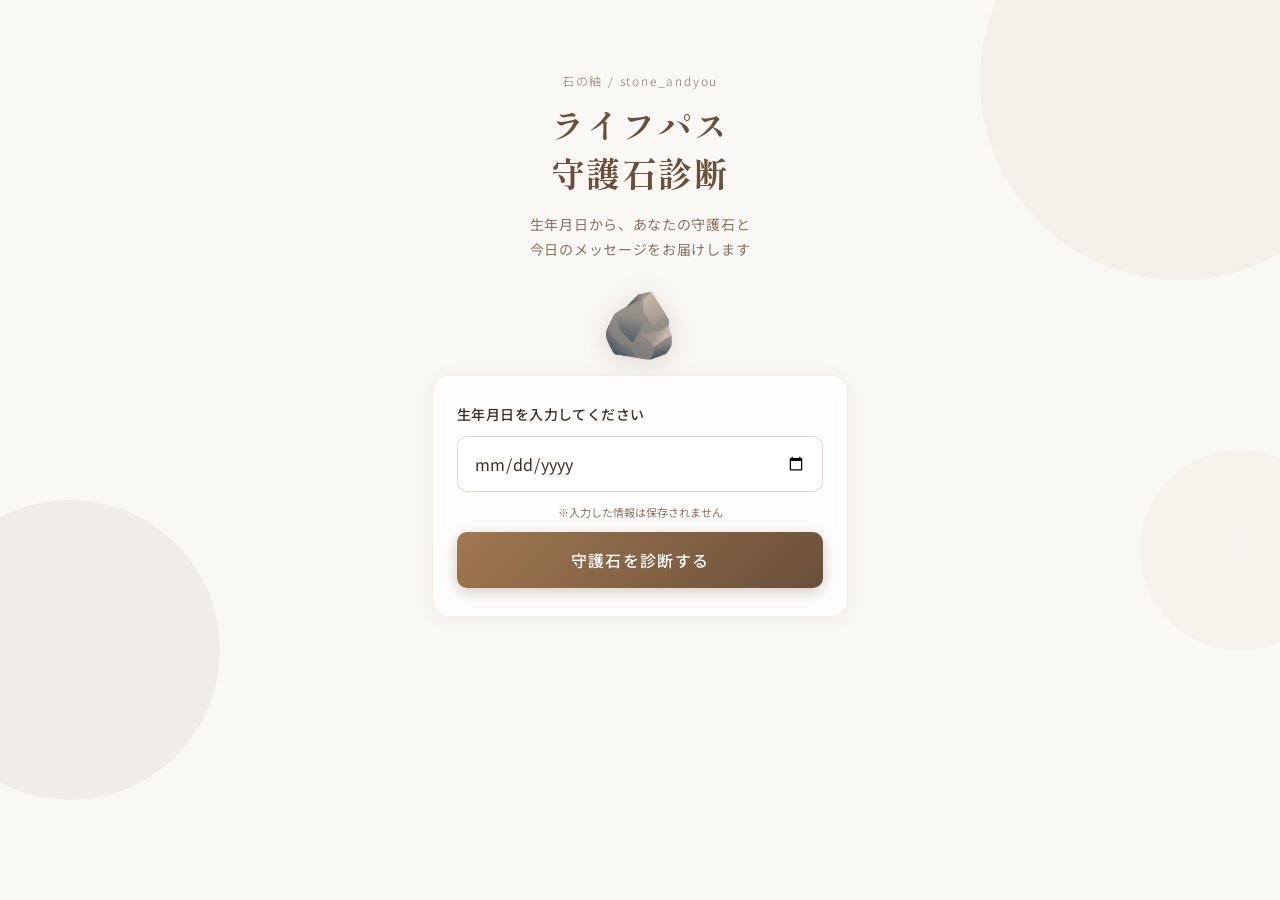
==== index.html @ ae40e4c3 "ライフパス守護石診断ページを追加 生年月日からライフパスナンバー(1〜9)を計算し、守護石・性格キーワード・ 今日のメッセージを表示するスマホ対応のWebページを実装。 結果画面からLINE公式アカウ" ====
<!DOCTYPE html>
<html lang="ja">
<head>
  <meta charset="UTF-8" />
  <meta name="viewport" content="width=device-width, initial-scale=1.0" />
  <title>ライフパス診断 | 石の紬</title>
  <meta name="description" content="生年月日から守護石とあなたへのメッセージを診断します。石の紬のライフパス診断。" />
  <link rel="preconnect" href="https://fonts.googleapis.com" />
  <link rel="preconnect" href="https://fonts.gstatic.com" crossorigin />
  <link href="https://fonts.googleapis.com/css2?family=Shippori+Mincho:wght@400;500;700&family=Noto+Sans+JP:wght@300;400;500&display=swap" rel="stylesheet" />
  <link rel="stylesheet" href="style.css" />
</head>
<body>
  <div class="bg-decoration">
    <div class="circle c1"></div>
    <div class="circle c2"></div>
    <div class="circle c3"></div>
  </div>

  <!-- TOP画面 -->
  <section id="screen-top" class="screen active">
    <div class="container">
      <div class="logo-area">
        <p class="brand-sub">石の紬 / stone_andyou</p>
        <h1 class="brand-title">ライフパス<br />守護石診断</h1>
        <p class="brand-desc">生年月日から、あなたの守護石と<br />今日のメッセージをお届けします</p>
      </div>
      <div class="stone-icon">🪨</div>
      <div class="form-area">
        <label class="form-label">生年月日を入力してください</label>
        <input type="date" id="birthdate-input" class="date-input" max="2010-12-31" min="1940-01-01" />
        <p class="form-note">※入力した情報は保存されません</p>
        <button id="btn-diagnose" class="btn-primary" onclick="startDiagnosis()">
          守護石を診断する
        </button>
      </div>
    </div>
  </section>

  <!-- ローディング画面 -->
  <section id="screen-loading" class="screen">
    <div class="container center">
      <div class="loading-stone">🔮</div>
      <p class="loading-text">あなたの守護石を<br />読み取っています…</p>
      <div class="dots">
        <span></span><span></span><span></span>
      </div>
    </div>
  </section>

  <!-- 結果画面 -->
  <section id="screen-result" class="screen">
    <div class="container">
      <p class="result-brand">石の紬 / stone_andyou</p>
      <div class="result-number-area">
        <p class="result-label">あなたのライフパスナンバーは</p>
        <div class="result-number" id="result-number">4</div>
      </div>
      <div class="result-title-area">
        <h2 class="result-title" id="result-title">積み重ねの人</h2>
        <p class="result-keywords" id="result-keywords">堅実さ・誠実さ・忍耐力</p>
      </div>

      <div class="result-card stone-card">
        <p class="card-label">✦ 守護石</p>
        <p class="card-value" id="result-stone">タイガーアイ / ヘマタイト</p>
        <p class="card-desc" id="result-stone-desc">地に足のついた力強さと、ブレない意志を支えてくれる石です。</p>
      </div>

      <div class="result-card message-card">
        <p class="card-label">✦ 今日のメッセージ</p>
        <p class="card-message" id="result-message">焦らなくて大丈夫。あなたが積み重ねてきたものは、ちゃんと形になっています。</p>
      </div>

      <div class="line-cta">
        <p class="line-cta-text">もっと詳しい鑑定を<br />LINEで受け取りませんか？</p>
        <p class="line-cta-sub">守護石の選び方・石の販売もLINEにて</p>
        <a id="line-btn" href="#" class="btn-line" target="_blank" rel="noopener">
          <svg class="line-icon" viewBox="0 0 24 24" fill="currentColor">
            <path d="M12 2C6.48 2 2 6.01 2 10.97c0 4.07 2.87 7.49 6.84 8.72.5.09.68-.22.68-.48v-1.7c-2.79.61-3.38-1.34-3.38-1.34-.45-1.16-1.11-1.47-1.11-1.47-.91-.62.07-.61.07-.61 1 .07 1.53 1.03 1.53 1.03.89 1.52 2.34 1.08 2.91.83.09-.65.35-1.08.63-1.33-2.22-.25-4.56-1.11-4.56-4.95 0-1.09.39-1.99 1.03-2.69-.1-.25-.45-1.27.1-2.65 0 0 .84-.27 2.75 1.02A9.58 9.58 0 0 1 12 6.84c.85 0 1.71.11 2.51.34 1.91-1.29 2.75-1.02 2.75-1.02.55 1.38.2 2.4.1 2.65.64.7 1.03 1.6 1.03 2.69 0 3.85-2.34 4.7-4.57 4.95.36.31.68.92.68 1.85v2.74c0 .27.18.58.69.48C19.14 18.46 22 15.04 22 10.97 22 6.01 17.52 2 12 2z"/>
          </svg>
          LINEで詳しく診断してもらう
        </a>
        <p class="line-cta-note">※ボタンをタップするとLINEが開きます</p>
      </div>

      <button class="btn-retry" onclick="resetDiagnosis()">もう一度診断する</button>
    </div>
  </section>

  <script src="lifepath.js"></script>
</body>
</html>
---- style.css ----
/* ===== リセット & 基本 ===== */
*, *::before, *::after {
  box-sizing: border-box;
  margin: 0;
  padding: 0;
}

:root {
  --color-bg: #faf8f5;
  --color-primary: #6b4f3a;
  --color-accent: #a07850;
  --color-gold: #c9a96e;
  --color-text: #3a2d24;
  --color-text-light: #8a7060;
  --color-white: #ffffff;
  --color-line: #06c755;
  --color-card-bg: rgba(255, 255, 255, 0.75);
  --font-serif: 'Shippori Mincho', serif;
  --font-sans: 'Noto Sans JP', sans-serif;
  --shadow: 0 4px 24px rgba(107, 79, 58, 0.1);
  --shadow-card: 0 2px 16px rgba(107, 79, 58, 0.08);
  --radius: 16px;
  --radius-sm: 10px;
}

body {
  font-family: var(--font-sans);
  background-color: var(--color-bg);
  color: var(--color-text);
  min-height: 100vh;
  overflow-x: hidden;
}

/* ===== 背景装飾 ===== */
.bg-decoration {
  position: fixed;
  inset: 0;
  pointer-events: none;
  z-index: 0;
  overflow: hidden;
}

.circle {
  position: absolute;
  border-radius: 50%;
  opacity: 0.07;
}

.c1 {
  width: 400px;
  height: 400px;
  background: radial-gradient(circle, #c9a96e, #a07850);
  top: -120px;
  right: -100px;
}

.c2 {
  width: 300px;
  height: 300px;
  background: radial-gradient(circle, #8b6f5e, #6b4f3a);
  bottom: 100px;
  left: -80px;
}

.c3 {
  width: 200px;
  height: 200px;
  background: radial-gradient(circle, #d4b896, #c9a96e);
  top: 50%;
  right: -60px;
}

/* ===== 画面切り替え ===== */
.screen {
  display: none;
  position: relative;
  z-index: 1;
  min-height: 100vh;
}

.screen.active {
  display: flex;
  flex-direction: column;
}

/* ===== コンテナ ===== */
.container {
  width: 100%;
  max-width: 480px;
  margin: 0 auto;
  padding: 48px 24px 40px;
  display: flex;
  flex-direction: column;
  gap: 24px;
}

.container.center {
  justify-content: center;
  align-items: center;
  min-height: 100vh;
}

/* ===== TOP画面 ===== */
.logo-area {
  text-align: center;
  padding-top: 16px;
}

.brand-sub {
  font-family: var(--font-sans);
  font-size: 12px;
  font-weight: 300;
  letter-spacing: 0.15em;
  color: var(--color-text-light);
  margin-bottom: 12px;
}

.brand-title {
  font-family: var(--font-serif);
  font-size: 34px;
  font-weight: 700;
  color: var(--color-primary);
  line-height: 1.4;
  letter-spacing: 0.05em;
  margin-bottom: 16px;
}

.brand-desc {
  font-size: 14px;
  color: var(--color-text-light);
  line-height: 1.8;
  letter-spacing: 0.05em;
}

.stone-icon {
  text-align: center;
  font-size: 64px;
  line-height: 1;
  filter: drop-shadow(0 4px 12px rgba(107, 79, 58, 0.2));
  animation: float 3s ease-in-out infinite;
}

@keyframes float {
  0%, 100% { transform: translateY(0px); }
  50% { transform: translateY(-8px); }
}

/* ===== フォームエリア ===== */
.form-area {
  background: var(--color-card-bg);
  backdrop-filter: blur(12px);
  -webkit-backdrop-filter: blur(12px);
  border: 1px solid rgba(201, 169, 110, 0.2);
  border-radius: var(--radius);
  padding: 28px 24px;
  box-shadow: var(--shadow-card);
  display: flex;
  flex-direction: column;
  gap: 12px;
}

.form-label {
  font-size: 14px;
  color: var(--color-text);
  font-weight: 500;
  letter-spacing: 0.03em;
}

.date-input {
  width: 100%;
  padding: 14px 16px;
  border: 1.5px solid rgba(160, 120, 80, 0.3);
  border-radius: var(--radius-sm);
  font-size: 16px;
  font-family: var(--font-sans);
  color: var(--color-text);
  background: rgba(255, 255, 255, 0.8);
  outline: none;
  transition: border-color 0.2s, box-shadow 0.2s;
  -webkit-appearance: none;
}

.date-input:focus {
  border-color: var(--color-gold);
  box-shadow: 0 0 0 3px rgba(201, 169, 110, 0.15);
}

.form-note {
  font-size: 11px;
  color: var(--color-text-light);
  text-align: center;
}

/* ===== ボタン ===== */
.btn-primary {
  width: 100%;
  padding: 16px;
  background: linear-gradient(135deg, var(--color-accent), var(--color-primary));
  color: var(--color-white);
  border: none;
  border-radius: var(--radius-sm);
  font-size: 16px;
  font-family: var(--font-sans);
  font-weight: 500;
  letter-spacing: 0.08em;
  cursor: pointer;
  transition: opacity 0.2s, transform 0.15s;
  box-shadow: 0 4px 16px rgba(107, 79, 58, 0.3);
}

.btn-primary:hover {
  opacity: 0.9;
  transform: translateY(-1px);
}

.btn-primary:active {
  transform: translateY(0);
}

/* ===== ローディング ===== */
.loading-stone {
  font-size: 80px;
  animation: pulse 1.5s ease-in-out infinite;
  margin-bottom: 24px;
}

@keyframes pulse {
  0%, 100% { transform: scale(1); opacity: 1; }
  50% { transform: scale(1.1); opacity: 0.7; }
}

.loading-text {
  font-family: var(--font-serif);
  font-size: 18px;
  color: var(--color-primary);
  text-align: center;
  line-height: 1.7;
  letter-spacing: 0.05em;
  margin-bottom: 24px;
}

.dots {
  display: flex;
  gap: 8px;
  justify-content: center;
}

.dots span {
  width: 8px;
  height: 8px;
  border-radius: 50%;
  background: var(--color-gold);
  animation: blink 1.2s infinite;
}

.dots span:nth-child(2) { animation-delay: 0.2s; }
.dots span:nth-child(3) { animation-delay: 0.4s; }

@keyframes blink {
  0%, 80%, 100% { opacity: 0.2; }
  40% { opacity: 1; }
}

/* ===== 結果画面 ===== */
.result-brand {
  font-size: 11px;
  font-weight: 300;
  letter-spacing: 0.15em;
  color: var(--color-text-light);
  text-align: center;
}

.result-number-area {
  text-align: center;
  padding: 8px 0;
}

.result-label {
  font-size: 13px;
  color: var(--color-text-light);
  letter-spacing: 0.05em;
  margin-bottom: 8px;
}

.result-number {
  font-family: var(--font-serif);
  font-size: 88px;
  font-weight: 700;
  color: var(--color-primary);
  line-height: 1;
  background: linear-gradient(135deg, var(--color-primary), var(--color-gold));
  -webkit-background-clip: text;
  -webkit-text-fill-color: transparent;
  background-clip: text;
  filter: drop-shadow(0 2px 8px rgba(107, 79, 58, 0.2));
}

.result-title-area {
  text-align: center;
  padding-bottom: 8px;
  border-bottom: 1px solid rgba(201, 169, 110, 0.2);
}

.result-title {
  font-family: var(--font-serif);
  font-size: 28px;
  font-weight: 700;
  color: var(--color-primary);
  letter-spacing: 0.1em;
  margin-bottom: 8px;
}

.result-keywords {
  font-size: 13px;
  color: var(--color-accent);
  letter-spacing: 0.12em;
}

/* ===== カード ===== */
.result-card {
  background: var(--color-card-bg);
  backdrop-filter: blur(12px);
  -webkit-backdrop-filter: blur(12px);
  border-radius: var(--radius);
  padding: 20px 22px;
  box-shadow: var(--shadow-card);
}

.stone-card {
  border-left: 3px solid var(--color-gold);
  border-top: 1px solid rgba(201, 169, 110, 0.15);
}

.message-card {
  border-left: 3px solid var(--color-primary);
  border-top: 1px solid rgba(107, 79, 58, 0.1);
}

.card-label {
  font-size: 11px;
  letter-spacing: 0.2em;
  color: var(--color-text-light);
  margin-bottom: 8px;
  font-weight: 500;
}

.card-value {
  font-family: var(--font-serif);
  font-size: 20px;
  font-weight: 700;
  color: var(--color-primary);
  margin-bottom: 8px;
  letter-spacing: 0.05em;
}

.card-desc {
  font-size: 13px;
  color: var(--color-text-light);
  line-height: 1.7;
}

.card-message {
  font-family: var(--font-serif);
  font-size: 15px;
  color: var(--color-text);
  line-height: 1.9;
  letter-spacing: 0.05em;
}

/* ===== LINE CTA ===== */
.line-cta {
  background: linear-gradient(135deg, rgba(201, 169, 110, 0.08), rgba(107, 79, 58, 0.05));
  border: 1px solid rgba(201, 169, 110, 0.25);
  border-radius: var(--radius);
  padding: 24px 22px;
  text-align: center;
  display: flex;
  flex-direction: column;
  gap: 12px;
}

.line-cta-text {
  font-family: var(--font-serif);
  font-size: 16px;
  color: var(--color-primary);
  line-height: 1.7;
  font-weight: 500;
}

.line-cta-sub {
  font-size: 12px;
  color: var(--color-text-light);
}

.btn-line {
  display: flex;
  align-items: center;
  justify-content: center;
  gap: 10px;
  padding: 16px 20px;
  background: var(--color-line);
  color: white;
  border-radius: var(--radius-sm);
  text-decoration: none;
  font-size: 15px;
  font-family: var(--font-sans);
  font-weight: 500;
  letter-spacing: 0.05em;
  transition: opacity 0.2s, transform 0.15s;
  box-shadow: 0 4px 16px rgba(6, 199, 85, 0.3);
}

.btn-line:hover {
  opacity: 0.92;
  transform: translateY(-1px);
}

.line-icon {
  width: 22px;
  height: 22px;
  flex-shrink: 0;
}

.line-cta-note {
  font-size: 11px;
  color: var(--color-text-light);
}

/* ===== もう一度ボタン ===== */
.btn-retry {
  background: transparent;
  border: 1.5px solid rgba(160, 120, 80, 0.35);
  color: var(--color-text-light);
  padding: 13px;
  border-radius: var(--radius-sm);
  font-size: 14px;
  font-family: var(--font-sans);
  cursor: pointer;
  transition: background 0.2s, color 0.2s;
  letter-spacing: 0.05em;
  margin-bottom: 16px;
}

.btn-retry:hover {
  background: rgba(160, 120, 80, 0.08);
  color: var(--color-primary);
}

/* ===== アニメーション ===== */
@keyframes fadeInUp {
  from { opacity: 0; transform: translateY(20px); }
  to { opacity: 1; transform: translateY(0); }
}

.screen.active .container > * {
  animation: fadeInUp 0.4s ease both;
}

.screen.active .container > *:nth-child(1) { animation-delay: 0s; }
.screen.active .container > *:nth-child(2) { animation-delay: 0.08s; }
.screen.active .container > *:nth-child(3) { animation-delay: 0.16s; }
.screen.active .container > *:nth-child(4) { animation-delay: 0.24s; }
.screen.active .container > *:nth-child(5) { animation-delay: 0.32s; }
.screen.active .container > *:nth-child(6) { animation-delay: 0.4s; }
.screen.active .container > *:nth-child(7) { animation-delay: 0.48s; }
.screen.active .container > *:nth-child(8) { animation-delay: 0.56s; }

/* ===== レスポンシブ ===== */
@media (max-width: 360px) {
  .brand-title { font-size: 28px; }
  .result-number { font-size: 72px; }
  .result-title { font-size: 24px; }
  .container { padding: 36px 18px 32px; }
}

@media (min-width: 520px) {
  .container { padding: 56px 32px 48px; }
}
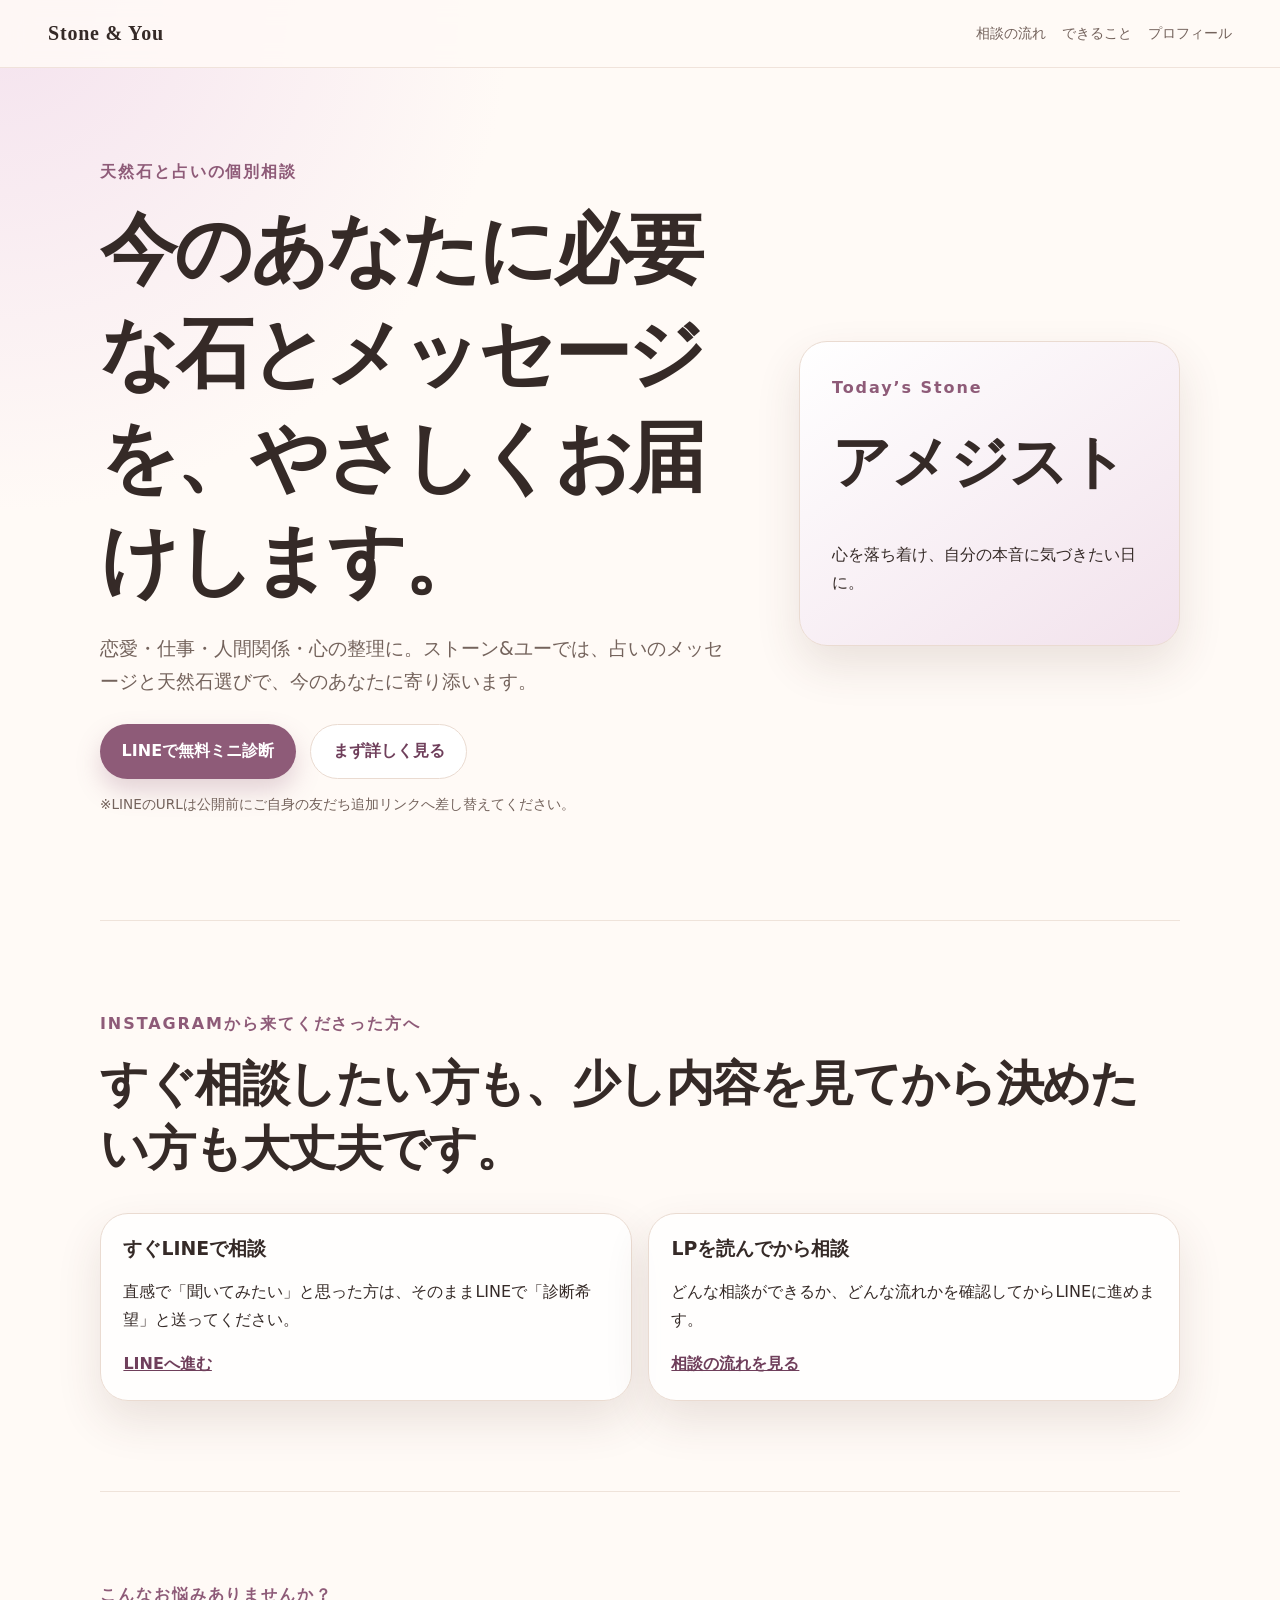
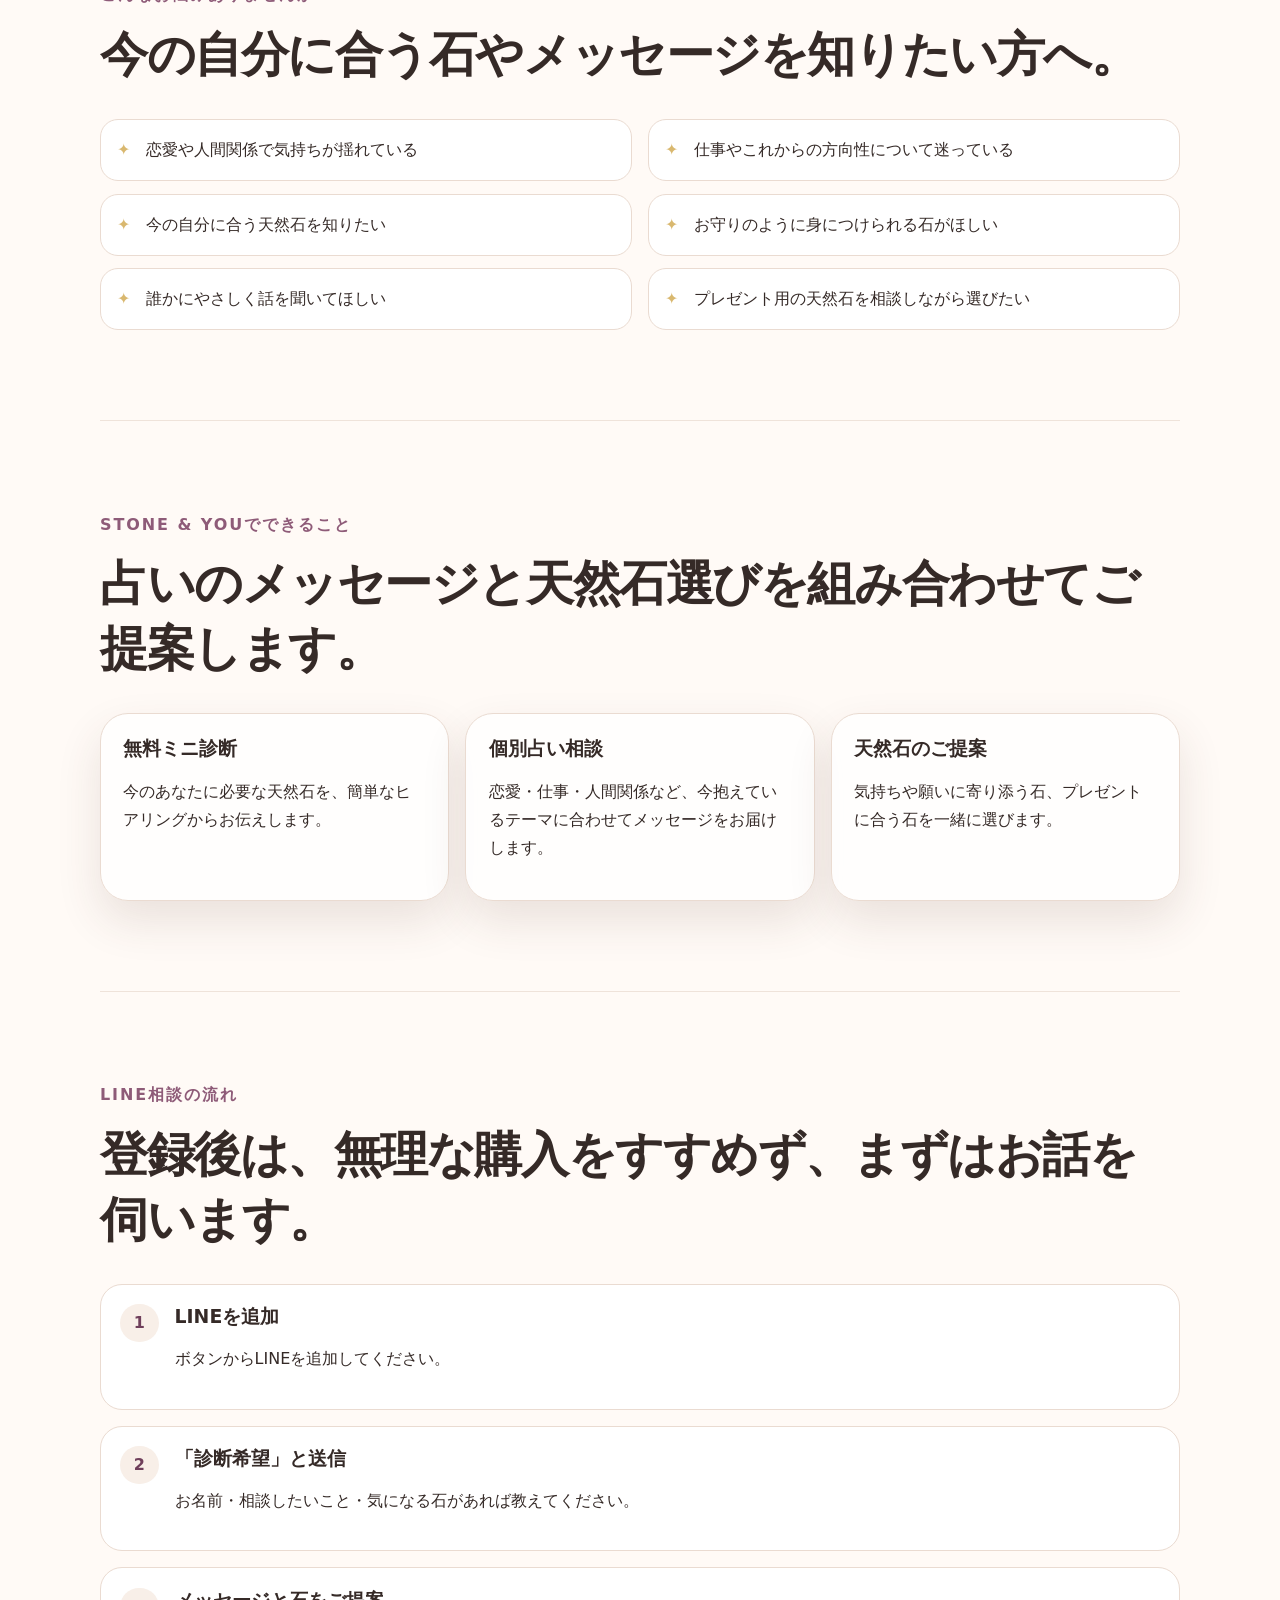
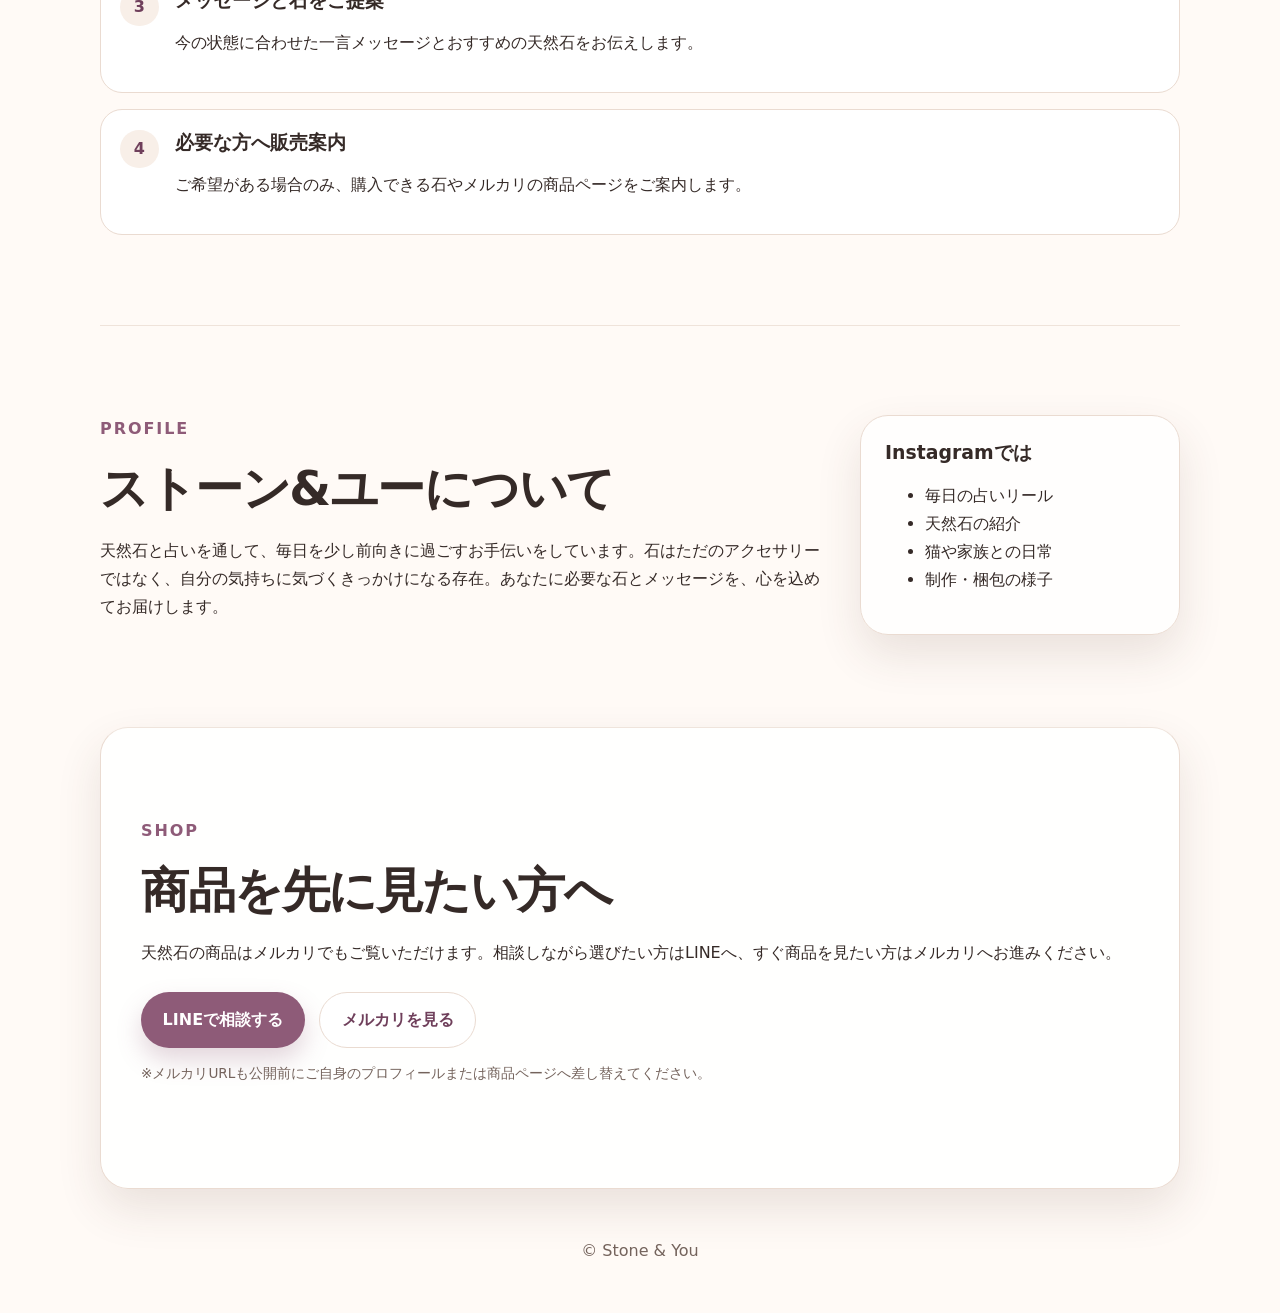
==== commit 6ac2205e: "Add Stone & You landing page" ====
--- a/index.html
+++ b/index.html
@@ -1,93 +1,141 @@
-<!DOCTYPE html>
+<!doctype html>
 <html lang="ja">
-<head>
-  <meta charset="UTF-8" />
-  <meta name="viewport" content="width=device-width, initial-scale=1.0" />
-  <title>ライフパス診断 | 石の紬</title>
-  <meta name="description" content="生年月日から守護石とあなたへのメッセージを診断します。石の紬のライフパス診断。" />
-  <link rel="preconnect" href="https://fonts.googleapis.com" />
-  <link rel="preconnect" href="https://fonts.gstatic.com" crossorigin />
-  <link href="https://fonts.googleapis.com/css2?family=Shippori+Mincho:wght@400;500;700&family=Noto+Sans+JP:wght@300;400;500&display=swap" rel="stylesheet" />
-  <link rel="stylesheet" href="style.css" />
-</head>
-<body>
-  <div class="bg-decoration">
-    <div class="circle c1"></div>
-    <div class="circle c2"></div>
-    <div class="circle c3"></div>
-  </div>
+  <head>
+    <meta charset="utf-8" />
+    <meta name="viewport" content="width=device-width, initial-scale=1" />
+    <title>ストーン&ユー｜天然石と占いの個別相談</title>
+    <meta
+      name="description"
+      content="天然石と占いで、今のあなたに必要なメッセージと石選びをお手伝いします。LINEで無料ミニ診断・個別相談を受付中。"
+    />
+    <link rel="stylesheet" href="styles.css" />
+  </head>
+  <body>
+    <header class="site-header">
+      <a class="brand" href="#top" aria-label="ストーン&ユーのトップへ">Stone & You</a>
+      <nav class="nav" aria-label="ページ内メニュー">
+        <a href="#flow">相談の流れ</a>
+        <a href="#menu">できること</a>
+        <a href="#profile">プロフィール</a>
+      </nav>
+    </header>
 
-  <!-- TOP画面 -->
-  <section id="screen-top" class="screen active">
-    <div class="container">
-      <div class="logo-area">
-        <p class="brand-sub">石の紬 / stone_andyou</p>
-        <h1 class="brand-title">ライフパス<br />守護石診断</h1>
-        <p class="brand-desc">生年月日から、あなたの守護石と<br />今日のメッセージをお届けします</p>
-      </div>
-      <div class="stone-icon">🪨</div>
-      <div class="form-area">
-        <label class="form-label">生年月日を入力してください</label>
-        <input type="date" id="birthdate-input" class="date-input" max="2010-12-31" min="1940-01-01" />
-        <p class="form-note">※入力した情報は保存されません</p>
-        <button id="btn-diagnose" class="btn-primary" onclick="startDiagnosis()">
-          守護石を診断する
-        </button>
-      </div>
-    </div>
-  </section>
+    <main id="top">
+      <section class="hero section">
+        <div class="hero__content">
+          <p class="eyebrow">天然石と占いの個別相談</p>
+          <h1>今のあなたに必要な石とメッセージを、やさしくお届けします。</h1>
+          <p class="lead">
+            恋愛・仕事・人間関係・心の整理に。ストーン&ユーでは、占いのメッセージと天然石選びで、今のあなたに寄り添います。
+          </p>
+          <div class="cta-group" aria-label="相談導線">
+            <a class="button button--primary" href="https://lin.ee/your-line-url">LINEで無料ミニ診断</a>
+            <a class="button button--secondary" href="#about">まず詳しく見る</a>
+          </div>
+          <p class="note">※LINEのURLは公開前にご自身の友だち追加リンクへ差し替えてください。</p>
+        </div>
+        <div class="hero__card" aria-label="今日のメッセージ">
+          <span>Today’s Stone</span>
+          <strong>アメジスト</strong>
+          <p>心を落ち着け、自分の本音に気づきたい日に。</p>
+        </div>
+      </section>
 
-  <!-- ローディング画面 -->
-  <section id="screen-loading" class="screen">
-    <div class="container center">
-      <div class="loading-stone">🔮</div>
-      <p class="loading-text">あなたの守護石を<br />読み取っています…</p>
-      <div class="dots">
-        <span></span><span></span><span></span>
-      </div>
-    </div>
-  </section>
+      <section id="about" class="section intro">
+        <p class="eyebrow">Instagramから来てくださった方へ</p>
+        <h2>すぐ相談したい方も、少し内容を見てから決めたい方も大丈夫です。</h2>
+        <div class="route-grid">
+          <article class="route-card">
+            <h3>すぐLINEで相談</h3>
+            <p>直感で「聞いてみたい」と思った方は、そのままLINEで「診断希望」と送ってください。</p>
+            <a class="text-link" href="https://lin.ee/your-line-url">LINEへ進む</a>
+          </article>
+          <article class="route-card">
+            <h3>LPを読んでから相談</h3>
+            <p>どんな相談ができるか、どんな流れかを確認してからLINEに進めます。</p>
+            <a class="text-link" href="#flow">相談の流れを見る</a>
+          </article>
+        </div>
+      </section>
 
-  <!-- 結果画面 -->
-  <section id="screen-result" class="screen">
-    <div class="container">
-      <p class="result-brand">石の紬 / stone_andyou</p>
-      <div class="result-number-area">
-        <p class="result-label">あなたのライフパスナンバーは</p>
-        <div class="result-number" id="result-number">4</div>
-      </div>
-      <div class="result-title-area">
-        <h2 class="result-title" id="result-title">積み重ねの人</h2>
-        <p class="result-keywords" id="result-keywords">堅実さ・誠実さ・忍耐力</p>
-      </div>
+      <section class="section worries">
+        <p class="eyebrow">こんなお悩みありませんか？</p>
+        <h2>今の自分に合う石やメッセージを知りたい方へ。</h2>
+        <ul class="check-list">
+          <li>恋愛や人間関係で気持ちが揺れている</li>
+          <li>仕事やこれからの方向性について迷っている</li>
+          <li>今の自分に合う天然石を知りたい</li>
+          <li>お守りのように身につけられる石がほしい</li>
+          <li>誰かにやさしく話を聞いてほしい</li>
+          <li>プレゼント用の天然石を相談しながら選びたい</li>
+        </ul>
+      </section>
 
-      <div class="result-card stone-card">
-        <p class="card-label">✦ 守護石</p>
-        <p class="card-value" id="result-stone">タイガーアイ / ヘマタイト</p>
-        <p class="card-desc" id="result-stone-desc">地に足のついた力強さと、ブレない意志を支えてくれる石です。</p>
-      </div>
+      <section id="menu" class="section menu">
+        <p class="eyebrow">Stone & Youでできること</p>
+        <h2>占いのメッセージと天然石選びを組み合わせてご提案します。</h2>
+        <div class="cards">
+          <article class="card">
+            <h3>無料ミニ診断</h3>
+            <p>今のあなたに必要な天然石を、簡単なヒアリングからお伝えします。</p>
+          </article>
+          <article class="card">
+            <h3>個別占い相談</h3>
+            <p>恋愛・仕事・人間関係など、今抱えているテーマに合わせてメッセージをお届けします。</p>
+          </article>
+          <article class="card">
+            <h3>天然石のご提案</h3>
+            <p>気持ちや願いに寄り添う石、プレゼントに合う石を一緒に選びます。</p>
+          </article>
+        </div>
+      </section>
 
-      <div class="result-card message-card">
-        <p class="card-label">✦ 今日のメッセージ</p>
-        <p class="card-message" id="result-message">焦らなくて大丈夫。あなたが積み重ねてきたものは、ちゃんと形になっています。</p>
-      </div>
+      <section id="flow" class="section flow">
+        <p class="eyebrow">LINE相談の流れ</p>
+        <h2>登録後は、無理な購入をすすめず、まずはお話を伺います。</h2>
+        <ol class="steps">
+          <li><span>1</span><div><h3>LINEを追加</h3><p>ボタンからLINEを追加してください。</p></div></li>
+          <li><span>2</span><div><h3>「診断希望」と送信</h3><p>お名前・相談したいこと・気になる石があれば教えてください。</p></div></li>
+          <li><span>3</span><div><h3>メッセージと石をご提案</h3><p>今の状態に合わせた一言メッセージとおすすめの天然石をお伝えします。</p></div></li>
+          <li><span>4</span><div><h3>必要な方へ販売案内</h3><p>ご希望がある場合のみ、購入できる石やメルカリの商品ページをご案内します。</p></div></li>
+        </ol>
+      </section>
 
-      <div class="line-cta">
-        <p class="line-cta-text">もっと詳しい鑑定を<br />LINEで受け取りませんか？</p>
-        <p class="line-cta-sub">守護石の選び方・石の販売もLINEにて</p>
-        <a id="line-btn" href="#" class="btn-line" target="_blank" rel="noopener">
-          <svg class="line-icon" viewBox="0 0 24 24" fill="currentColor">
-            <path d="M12 2C6.48 2 2 6.01 2 10.97c0 4.07 2.87 7.49 6.84 8.72.5.09.68-.22.68-.48v-1.7c-2.79.61-3.38-1.34-3.38-1.34-.45-1.16-1.11-1.47-1.11-1.47-.91-.62.07-.61.07-.61 1 .07 1.53 1.03 1.53 1.03.89 1.52 2.34 1.08 2.91.83.09-.65.35-1.08.63-1.33-2.22-.25-4.56-1.11-4.56-4.95 0-1.09.39-1.99 1.03-2.69-.1-.25-.45-1.27.1-2.65 0 0 .84-.27 2.75 1.02A9.58 9.58 0 0 1 12 6.84c.85 0 1.71.11 2.51.34 1.91-1.29 2.75-1.02 2.75-1.02.55 1.38.2 2.4.1 2.65.64.7 1.03 1.6 1.03 2.69 0 3.85-2.34 4.7-4.57 4.95.36.31.68.92.68 1.85v2.74c0 .27.18.58.69.48C19.14 18.46 22 15.04 22 10.97 22 6.01 17.52 2 12 2z"/>
-          </svg>
-          LINEで詳しく診断してもらう
-        </a>
-        <p class="line-cta-note">※ボタンをタップするとLINEが開きます</p>
-      </div>
+      <section id="profile" class="section profile">
+        <div>
+          <p class="eyebrow">Profile</p>
+          <h2>ストーン&ユーについて</h2>
+          <p>
+            天然石と占いを通して、毎日を少し前向きに過ごすお手伝いをしています。石はただのアクセサリーではなく、自分の気持ちに気づくきっかけになる存在。あなたに必要な石とメッセージを、心を込めてお届けします。
+          </p>
+        </div>
+        <div class="profile__box">
+          <h3>Instagramでは</h3>
+          <ul>
+            <li>毎日の占いリール</li>
+            <li>天然石の紹介</li>
+            <li>猫や家族との日常</li>
+            <li>制作・梱包の様子</li>
+          </ul>
+        </div>
+      </section>
 
-      <button class="btn-retry" onclick="resetDiagnosis()">もう一度診断する</button>
-    </div>
-  </section>
+      <section class="section shop">
+        <p class="eyebrow">Shop</p>
+        <h2>商品を先に見たい方へ</h2>
+        <p>
+          天然石の商品はメルカリでもご覧いただけます。相談しながら選びたい方はLINEへ、すぐ商品を見たい方はメルカリへお進みください。
+        </p>
+        <div class="cta-group">
+          <a class="button button--primary" href="https://lin.ee/your-line-url">LINEで相談する</a>
+          <a class="button button--secondary" href="https://jp.mercari.com/user/profile/your-mercari-id">メルカリを見る</a>
+        </div>
+        <p class="note">※メルカリURLも公開前にご自身のプロフィールまたは商品ページへ差し替えてください。</p>
+      </section>
+    </main>
 
-  <script src="lifepath.js"></script>
-</body>
+    <footer class="footer">
+      <p>&copy; Stone & You</p>
+    </footer>
+  </body>
 </html>
--- a/styles.css
+++ b/styles.css
@@ -0,0 +1,174 @@
+:root {
+  color-scheme: light;
+  --bg: #fffaf6;
+  --surface: #ffffff;
+  --surface-soft: #f8efe8;
+  --text: #352a27;
+  --muted: #74635c;
+  --primary: #8e5b78;
+  --primary-dark: #6f3f5b;
+  --accent: #d9b86f;
+  --line: #eadbd1;
+  --shadow: 0 20px 45px rgba(80, 52, 42, 0.12);
+}
+
+* { box-sizing: border-box; }
+html { scroll-behavior: smooth; }
+body {
+  margin: 0;
+  font-family: "Hiragino Sans", "Yu Gothic", "YuGothic", system-ui, sans-serif;
+  color: var(--text);
+  background: radial-gradient(circle at top left, #f4e2ee 0, transparent 32rem), var(--bg);
+  line-height: 1.75;
+}
+
+a { color: inherit; }
+.site-header {
+  position: sticky;
+  top: 0;
+  z-index: 10;
+  display: flex;
+  align-items: center;
+  justify-content: space-between;
+  gap: 1rem;
+  padding: 1rem clamp(1rem, 4vw, 3rem);
+  background: rgba(255, 250, 246, 0.88);
+  backdrop-filter: blur(14px);
+  border-bottom: 1px solid rgba(234, 219, 209, 0.7);
+}
+.brand {
+  font-family: Georgia, serif;
+  font-size: 1.25rem;
+  font-weight: 700;
+  text-decoration: none;
+  letter-spacing: 0.04em;
+}
+.nav {
+  display: flex;
+  gap: 1rem;
+  font-size: 0.9rem;
+}
+.nav a { text-decoration: none; color: var(--muted); }
+.section {
+  width: min(1080px, calc(100% - 2rem));
+  margin: 0 auto;
+  padding: clamp(3rem, 7vw, 6rem) 0;
+}
+.hero {
+  display: grid;
+  grid-template-columns: minmax(0, 1.25fr) minmax(260px, 0.75fr);
+  gap: clamp(2rem, 5vw, 4rem);
+  align-items: center;
+  min-height: 78vh;
+}
+.eyebrow {
+  margin: 0 0 0.8rem;
+  color: var(--primary);
+  font-weight: 700;
+  letter-spacing: 0.12em;
+  text-transform: uppercase;
+}
+h1, h2, h3 { line-height: 1.35; margin: 0; }
+h1 { font-size: clamp(2.2rem, 6vw, 4.8rem); letter-spacing: -0.04em; }
+h2 { font-size: clamp(1.7rem, 4vw, 3rem); letter-spacing: -0.03em; }
+h3 { font-size: 1.18rem; }
+.lead { font-size: clamp(1rem, 2vw, 1.18rem); color: var(--muted); max-width: 43rem; }
+.cta-group { display: flex; flex-wrap: wrap; gap: 0.9rem; margin-top: 1.6rem; }
+.button {
+  display: inline-flex;
+  align-items: center;
+  justify-content: center;
+  min-height: 3.2rem;
+  padding: 0.8rem 1.35rem;
+  border-radius: 999px;
+  font-weight: 700;
+  text-decoration: none;
+  transition: transform 180ms ease, box-shadow 180ms ease;
+}
+.button:hover { transform: translateY(-2px); }
+.button--primary { background: var(--primary); color: white; box-shadow: 0 12px 25px rgba(142, 91, 120, 0.25); }
+.button--secondary { background: var(--surface); border: 1px solid var(--line); color: var(--primary-dark); }
+.note { color: var(--muted); font-size: 0.85rem; }
+.hero__card, .route-card, .card, .profile__box, .shop {
+  background: rgba(255, 255, 255, 0.84);
+  border: 1px solid var(--line);
+  border-radius: 28px;
+  box-shadow: var(--shadow);
+}
+.hero__card {
+  padding: 2rem;
+  min-height: 300px;
+  display: grid;
+  align-content: center;
+  background: linear-gradient(145deg, #fff, #f2e2ec);
+}
+.hero__card span { color: var(--primary); font-weight: 700; letter-spacing: 0.12em; }
+.hero__card strong { display: block; margin: 0.7rem 0; font-size: clamp(2rem, 5vw, 3.6rem); font-family: Georgia, serif; }
+.intro, .worries, .menu, .flow, .profile, .shop { border-top: 1px solid rgba(234, 219, 209, 0.75); }
+.route-grid, .cards {
+  display: grid;
+  grid-template-columns: repeat(3, minmax(0, 1fr));
+  gap: 1rem;
+  margin-top: 2rem;
+}
+.route-grid { grid-template-columns: repeat(2, minmax(0, 1fr)); }
+.route-card, .card { padding: 1.4rem; }
+.text-link { color: var(--primary-dark); font-weight: 700; }
+.check-list {
+  display: grid;
+  grid-template-columns: repeat(2, minmax(0, 1fr));
+  gap: 0.8rem 1rem;
+  padding: 0;
+  margin: 2rem 0 0;
+  list-style: none;
+}
+.check-list li {
+  padding: 1rem 1rem 1rem 2.8rem;
+  background: var(--surface);
+  border: 1px solid var(--line);
+  border-radius: 18px;
+  position: relative;
+}
+.check-list li::before {
+  content: "✦";
+  position: absolute;
+  left: 1rem;
+  color: var(--accent);
+}
+.steps { display: grid; gap: 1rem; padding: 0; margin: 2rem 0 0; list-style: none; }
+.steps li {
+  display: grid;
+  grid-template-columns: auto 1fr;
+  gap: 1rem;
+  padding: 1.2rem;
+  background: var(--surface);
+  border: 1px solid var(--line);
+  border-radius: 22px;
+}
+.steps span {
+  display: grid;
+  place-items: center;
+  width: 2.4rem;
+  height: 2.4rem;
+  border-radius: 50%;
+  background: var(--surface-soft);
+  color: var(--primary-dark);
+  font-weight: 700;
+}
+.profile {
+  display: grid;
+  grid-template-columns: minmax(0, 1fr) 320px;
+  gap: 2rem;
+  align-items: start;
+}
+.profile__box { padding: 1.5rem; }
+.shop { padding-inline: clamp(1.2rem, 4vw, 2.5rem); }
+.footer { padding: 2rem 1rem; text-align: center; color: var(--muted); }
+
+@media (max-width: 760px) {
+  .site-header { align-items: flex-start; flex-direction: column; }
+  .nav { width: 100%; overflow-x: auto; padding-bottom: 0.2rem; }
+  .hero, .route-grid, .cards, .check-list, .profile { grid-template-columns: 1fr; }
+  .section { width: min(100% - 1.2rem, 1080px); }
+  .button { width: 100%; }
+}
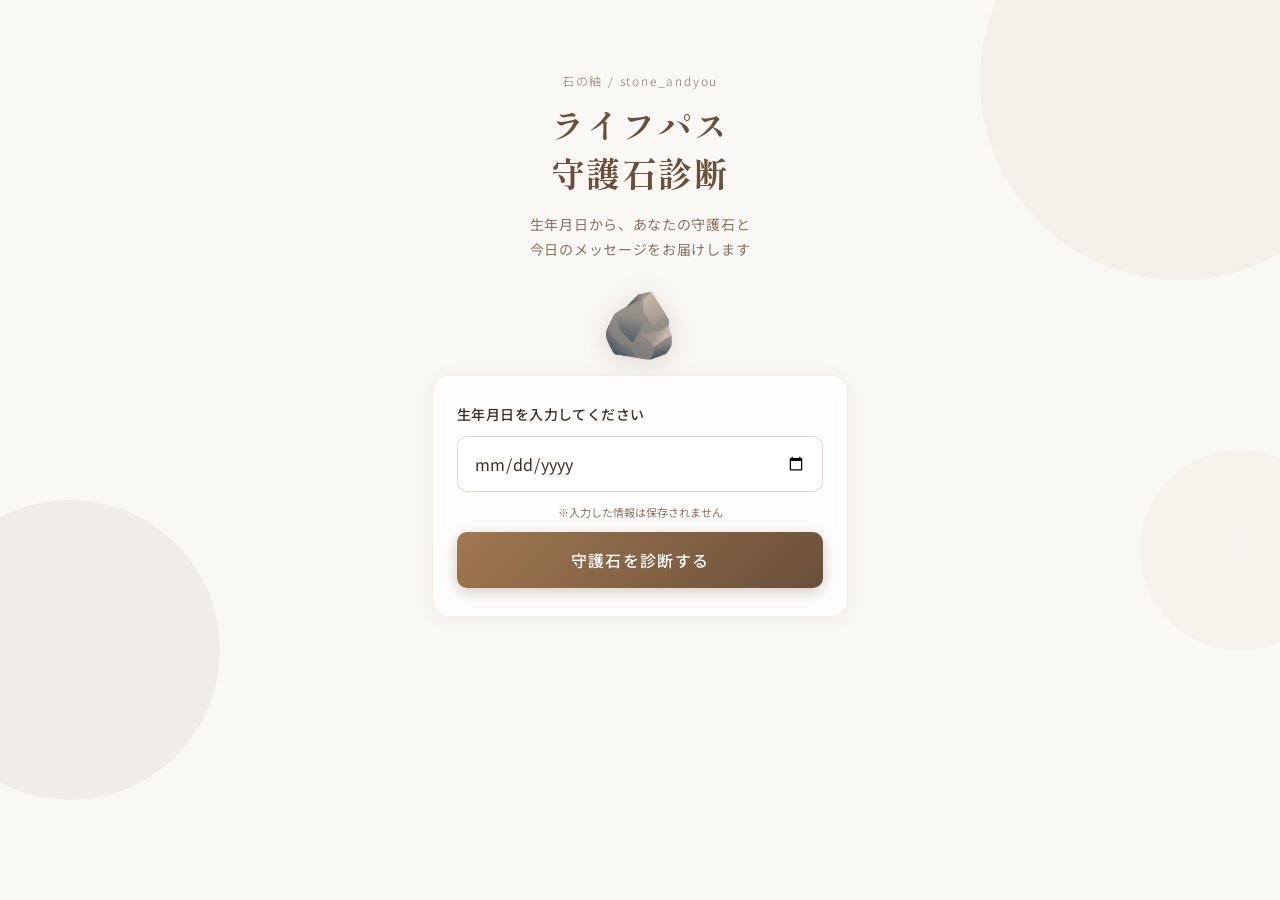
==== commit 4d8055b1: "Merge e2abc75903d6104326905aeba3ae0446a3e11f40 into 14fe29dfa049cc52ebfcfeaf404b9da4cd31f195" ====
--- a/index.html
+++ b/index.html
@@ -1,141 +1,93 @@
-<!doctype html>
+<!DOCTYPE html>
 <html lang="ja">
-  <head>
-    <meta charset="utf-8" />
-    <meta name="viewport" content="width=device-width, initial-scale=1" />
-    <title>ストーン&ユー｜天然石と占いの個別相談</title>
-    <meta
-      name="description"
-      content="天然石と占いで、今のあなたに必要なメッセージと石選びをお手伝いします。LINEで無料ミニ診断・個別相談を受付中。"
-    />
-    <link rel="stylesheet" href="styles.css" />
-  </head>
-  <body>
-    <header class="site-header">
-      <a class="brand" href="#top" aria-label="ストーン&ユーのトップへ">Stone & You</a>
-      <nav class="nav" aria-label="ページ内メニュー">
-        <a href="#flow">相談の流れ</a>
-        <a href="#menu">できること</a>
-        <a href="#profile">プロフィール</a>
-      </nav>
-    </header>
+<head>
+  <meta charset="UTF-8" />
+  <meta name="viewport" content="width=device-width, initial-scale=1.0" />
+  <title>ライフパス診断 | 石の紬</title>
+  <meta name="description" content="生年月日から守護石とあなたへのメッセージを診断します。石の紬のライフパス診断。" />
+  <link rel="preconnect" href="https://fonts.googleapis.com" />
+  <link rel="preconnect" href="https://fonts.gstatic.com" crossorigin />
+  <link href="https://fonts.googleapis.com/css2?family=Shippori+Mincho:wght@400;500;700&family=Noto+Sans+JP:wght@300;400;500&display=swap" rel="stylesheet" />
+  <link rel="stylesheet" href="style.css" />
+</head>
+<body>
+  <div class="bg-decoration">
+    <div class="circle c1"></div>
+    <div class="circle c2"></div>
+    <div class="circle c3"></div>
+  </div>
 
-    <main id="top">
-      <section class="hero section">
-        <div class="hero__content">
-          <p class="eyebrow">天然石と占いの個別相談</p>
-          <h1>今のあなたに必要な石とメッセージを、やさしくお届けします。</h1>
-          <p class="lead">
-            恋愛・仕事・人間関係・心の整理に。ストーン&ユーでは、占いのメッセージと天然石選びで、今のあなたに寄り添います。
-          </p>
-          <div class="cta-group" aria-label="相談導線">
-            <a class="button button--primary" href="https://lin.ee/your-line-url">LINEで無料ミニ診断</a>
-            <a class="button button--secondary" href="#about">まず詳しく見る</a>
-          </div>
-          <p class="note">※LINEのURLは公開前にご自身の友だち追加リンクへ差し替えてください。</p>
-        </div>
-        <div class="hero__card" aria-label="今日のメッセージ">
-          <span>Today’s Stone</span>
-          <strong>アメジスト</strong>
-          <p>心を落ち着け、自分の本音に気づきたい日に。</p>
-        </div>
-      </section>
+  <!-- TOP画面 -->
+  <section id="screen-top" class="screen active">
+    <div class="container">
+      <div class="logo-area">
+        <p class="brand-sub">石の紬 / stone_andyou</p>
+        <h1 class="brand-title">ライフパス<br />守護石診断</h1>
+        <p class="brand-desc">生年月日から、あなたの守護石と<br />今日のメッセージをお届けします</p>
+      </div>
+      <div class="stone-icon">🪨</div>
+      <div class="form-area">
+        <label class="form-label">生年月日を入力してください</label>
+        <input type="date" id="birthdate-input" class="date-input" max="2010-12-31" min="1940-01-01" />
+        <p class="form-note">※入力した情報は保存されません</p>
+        <button id="btn-diagnose" class="btn-primary" onclick="startDiagnosis()">
+          守護石を診断する
+        </button>
+      </div>
+    </div>
+  </section>
 
-      <section id="about" class="section intro">
-        <p class="eyebrow">Instagramから来てくださった方へ</p>
-        <h2>すぐ相談したい方も、少し内容を見てから決めたい方も大丈夫です。</h2>
-        <div class="route-grid">
-          <article class="route-card">
-            <h3>すぐLINEで相談</h3>
-            <p>直感で「聞いてみたい」と思った方は、そのままLINEで「診断希望」と送ってください。</p>
-            <a class="text-link" href="https://lin.ee/your-line-url">LINEへ進む</a>
-          </article>
-          <article class="route-card">
-            <h3>LPを読んでから相談</h3>
-            <p>どんな相談ができるか、どんな流れかを確認してからLINEに進めます。</p>
-            <a class="text-link" href="#flow">相談の流れを見る</a>
-          </article>
-        </div>
-      </section>
+  <!-- ローディング画面 -->
+  <section id="screen-loading" class="screen">
+    <div class="container center">
+      <div class="loading-stone">🔮</div>
+      <p class="loading-text">あなたの守護石を<br />読み取っています…</p>
+      <div class="dots">
+        <span></span><span></span><span></span>
+      </div>
+    </div>
+  </section>
 
-      <section class="section worries">
-        <p class="eyebrow">こんなお悩みありませんか？</p>
-        <h2>今の自分に合う石やメッセージを知りたい方へ。</h2>
-        <ul class="check-list">
-          <li>恋愛や人間関係で気持ちが揺れている</li>
-          <li>仕事やこれからの方向性について迷っている</li>
-          <li>今の自分に合う天然石を知りたい</li>
-          <li>お守りのように身につけられる石がほしい</li>
-          <li>誰かにやさしく話を聞いてほしい</li>
-          <li>プレゼント用の天然石を相談しながら選びたい</li>
-        </ul>
-      </section>
+  <!-- 結果画面 -->
+  <section id="screen-result" class="screen">
+    <div class="container">
+      <p class="result-brand">石の紬 / stone_andyou</p>
+      <div class="result-number-area">
+        <p class="result-label">あなたのライフパスナンバーは</p>
+        <div class="result-number" id="result-number">4</div>
+      </div>
+      <div class="result-title-area">
+        <h2 class="result-title" id="result-title">積み重ねの人</h2>
+        <p class="result-keywords" id="result-keywords">堅実さ・誠実さ・忍耐力</p>
+      </div>
 
-      <section id="menu" class="section menu">
-        <p class="eyebrow">Stone & Youでできること</p>
-        <h2>占いのメッセージと天然石選びを組み合わせてご提案します。</h2>
-        <div class="cards">
-          <article class="card">
-            <h3>無料ミニ診断</h3>
-            <p>今のあなたに必要な天然石を、簡単なヒアリングからお伝えします。</p>
-          </article>
-          <article class="card">
-            <h3>個別占い相談</h3>
-            <p>恋愛・仕事・人間関係など、今抱えているテーマに合わせてメッセージをお届けします。</p>
-          </article>
-          <article class="card">
-            <h3>天然石のご提案</h3>
-            <p>気持ちや願いに寄り添う石、プレゼントに合う石を一緒に選びます。</p>
-          </article>
-        </div>
-      </section>
+      <div class="result-card stone-card">
+        <p class="card-label">✦ 守護石</p>
+        <p class="card-value" id="result-stone">タイガーアイ / ヘマタイト</p>
+        <p class="card-desc" id="result-stone-desc">地に足のついた力強さと、ブレない意志を支えてくれる石です。</p>
+      </div>
 
-      <section id="flow" class="section flow">
-        <p class="eyebrow">LINE相談の流れ</p>
-        <h2>登録後は、無理な購入をすすめず、まずはお話を伺います。</h2>
-        <ol class="steps">
-          <li><span>1</span><div><h3>LINEを追加</h3><p>ボタンからLINEを追加してください。</p></div></li>
-          <li><span>2</span><div><h3>「診断希望」と送信</h3><p>お名前・相談したいこと・気になる石があれば教えてください。</p></div></li>
-          <li><span>3</span><div><h3>メッセージと石をご提案</h3><p>今の状態に合わせた一言メッセージとおすすめの天然石をお伝えします。</p></div></li>
-          <li><span>4</span><div><h3>必要な方へ販売案内</h3><p>ご希望がある場合のみ、購入できる石やメルカリの商品ページをご案内します。</p></div></li>
-        </ol>
-      </section>
+      <div class="result-card message-card">
+        <p class="card-label">✦ 今日のメッセージ</p>
+        <p class="card-message" id="result-message">焦らなくて大丈夫。あなたが積み重ねてきたものは、ちゃんと形になっています。</p>
+      </div>
 
-      <section id="profile" class="section profile">
-        <div>
-          <p class="eyebrow">Profile</p>
-          <h2>ストーン&ユーについて</h2>
-          <p>
-            天然石と占いを通して、毎日を少し前向きに過ごすお手伝いをしています。石はただのアクセサリーではなく、自分の気持ちに気づくきっかけになる存在。あなたに必要な石とメッセージを、心を込めてお届けします。
-          </p>
-        </div>
-        <div class="profile__box">
-          <h3>Instagramでは</h3>
-          <ul>
-            <li>毎日の占いリール</li>
-            <li>天然石の紹介</li>
-            <li>猫や家族との日常</li>
-            <li>制作・梱包の様子</li>
-          </ul>
-        </div>
-      </section>
+      <div class="line-cta">
+        <p class="line-cta-text">もっと詳しい鑑定を<br />LINEで受け取りませんか？</p>
+        <p class="line-cta-sub">守護石の選び方・石の販売もLINEにて</p>
+        <a id="line-btn" href="#" class="btn-line" target="_blank" rel="noopener">
+          <svg class="line-icon" viewBox="0 0 24 24" fill="currentColor">
+            <path d="M12 2C6.48 2 2 6.01 2 10.97c0 4.07 2.87 7.49 6.84 8.72.5.09.68-.22.68-.48v-1.7c-2.79.61-3.38-1.34-3.38-1.34-.45-1.16-1.11-1.47-1.11-1.47-.91-.62.07-.61.07-.61 1 .07 1.53 1.03 1.53 1.03.89 1.52 2.34 1.08 2.91.83.09-.65.35-1.08.63-1.33-2.22-.25-4.56-1.11-4.56-4.95 0-1.09.39-1.99 1.03-2.69-.1-.25-.45-1.27.1-2.65 0 0 .84-.27 2.75 1.02A9.58 9.58 0 0 1 12 6.84c.85 0 1.71.11 2.51.34 1.91-1.29 2.75-1.02 2.75-1.02.55 1.38.2 2.4.1 2.65.64.7 1.03 1.6 1.03 2.69 0 3.85-2.34 4.7-4.57 4.95.36.31.68.92.68 1.85v2.74c0 .27.18.58.69.48C19.14 18.46 22 15.04 22 10.97 22 6.01 17.52 2 12 2z"/>
+          </svg>
+          LINEで詳しく診断してもらう
+        </a>
+        <p class="line-cta-note">※ボタンをタップするとLINEが開きます</p>
+      </div>
 
-      <section class="section shop">
-        <p class="eyebrow">Shop</p>
-        <h2>商品を先に見たい方へ</h2>
-        <p>
-          天然石の商品はメルカリでもご覧いただけます。相談しながら選びたい方はLINEへ、すぐ商品を見たい方はメルカリへお進みください。
-        </p>
-        <div class="cta-group">
-          <a class="button button--primary" href="https://lin.ee/your-line-url">LINEで相談する</a>
-          <a class="button button--secondary" href="https://jp.mercari.com/user/profile/your-mercari-id">メルカリを見る</a>
-        </div>
-        <p class="note">※メルカリURLも公開前にご自身のプロフィールまたは商品ページへ差し替えてください。</p>
-      </section>
-    </main>
+      <button class="btn-retry" onclick="resetDiagnosis()">もう一度診断する</button>
+    </div>
+  </section>
 
-    <footer class="footer">
-      <p>&copy; Stone & You</p>
-    </footer>
-  </body>
+  <script src="lifepath.js"></script>
+</body>
 </html>
--- a/style.css
+++ b/style.css
@@ -0,0 +1,478 @@
+/* ===== リセット & 基本 ===== */
+*, *::before, *::after {
+  box-sizing: border-box;
+  margin: 0;
+  padding: 0;
+}
+
+:root {
+  --color-bg: #faf8f5;
+  --color-primary: #6b4f3a;
+  --color-accent: #a07850;
+  --color-gold: #c9a96e;
+  --color-text: #3a2d24;
+  --color-text-light: #8a7060;
+  --color-white: #ffffff;
+  --color-line: #06c755;
+  --color-card-bg: rgba(255, 255, 255, 0.75);
+  --font-serif: 'Shippori Mincho', serif;
+  --font-sans: 'Noto Sans JP', sans-serif;
+  --shadow: 0 4px 24px rgba(107, 79, 58, 0.1);
+  --shadow-card: 0 2px 16px rgba(107, 79, 58, 0.08);
+  --radius: 16px;
+  --radius-sm: 10px;
+}
+
+body {
+  font-family: var(--font-sans);
+  background-color: var(--color-bg);
+  color: var(--color-text);
+  min-height: 100vh;
+  overflow-x: hidden;
+}
+
+/* ===== 背景装飾 ===== */
+.bg-decoration {
+  position: fixed;
+  inset: 0;
+  pointer-events: none;
+  z-index: 0;
+  overflow: hidden;
+}
+
+.circle {
+  position: absolute;
+  border-radius: 50%;
+  opacity: 0.07;
+}
+
+.c1 {
+  width: 400px;
+  height: 400px;
+  background: radial-gradient(circle, #c9a96e, #a07850);
+  top: -120px;
+  right: -100px;
+}
+
+.c2 {
+  width: 300px;
+  height: 300px;
+  background: radial-gradient(circle, #8b6f5e, #6b4f3a);
+  bottom: 100px;
+  left: -80px;
+}
+
+.c3 {
+  width: 200px;
+  height: 200px;
+  background: radial-gradient(circle, #d4b896, #c9a96e);
+  top: 50%;
+  right: -60px;
+}
+
+/* ===== 画面切り替え ===== */
+.screen {
+  display: none;
+  position: relative;
+  z-index: 1;
+  min-height: 100vh;
+}
+
+.screen.active {
+  display: flex;
+  flex-direction: column;
+}
+
+/* ===== コンテナ ===== */
+.container {
+  width: 100%;
+  max-width: 480px;
+  margin: 0 auto;
+  padding: 48px 24px 40px;
+  display: flex;
+  flex-direction: column;
+  gap: 24px;
+}
+
+.container.center {
+  justify-content: center;
+  align-items: center;
+  min-height: 100vh;
+}
+
+/* ===== TOP画面 ===== */
+.logo-area {
+  text-align: center;
+  padding-top: 16px;
+}
+
+.brand-sub {
+  font-family: var(--font-sans);
+  font-size: 12px;
+  font-weight: 300;
+  letter-spacing: 0.15em;
+  color: var(--color-text-light);
+  margin-bottom: 12px;
+}
+
+.brand-title {
+  font-family: var(--font-serif);
+  font-size: 34px;
+  font-weight: 700;
+  color: var(--color-primary);
+  line-height: 1.4;
+  letter-spacing: 0.05em;
+  margin-bottom: 16px;
+}
+
+.brand-desc {
+  font-size: 14px;
+  color: var(--color-text-light);
+  line-height: 1.8;
+  letter-spacing: 0.05em;
+}
+
+.stone-icon {
+  text-align: center;
+  font-size: 64px;
+  line-height: 1;
+  filter: drop-shadow(0 4px 12px rgba(107, 79, 58, 0.2));
+  animation: float 3s ease-in-out infinite;
+}
+
+@keyframes float {
+  0%, 100% { transform: translateY(0px); }
+  50% { transform: translateY(-8px); }
+}
+
+/* ===== フォームエリア ===== */
+.form-area {
+  background: var(--color-card-bg);
+  backdrop-filter: blur(12px);
+  -webkit-backdrop-filter: blur(12px);
+  border: 1px solid rgba(201, 169, 110, 0.2);
+  border-radius: var(--radius);
+  padding: 28px 24px;
+  box-shadow: var(--shadow-card);
+  display: flex;
+  flex-direction: column;
+  gap: 12px;
+}
+
+.form-label {
+  font-size: 14px;
+  color: var(--color-text);
+  font-weight: 500;
+  letter-spacing: 0.03em;
+}
+
+.date-input {
+  width: 100%;
+  padding: 14px 16px;
+  border: 1.5px solid rgba(160, 120, 80, 0.3);
+  border-radius: var(--radius-sm);
+  font-size: 16px;
+  font-family: var(--font-sans);
+  color: var(--color-text);
+  background: rgba(255, 255, 255, 0.8);
+  outline: none;
+  transition: border-color 0.2s, box-shadow 0.2s;
+  -webkit-appearance: none;
+}
+
+.date-input:focus {
+  border-color: var(--color-gold);
+  box-shadow: 0 0 0 3px rgba(201, 169, 110, 0.15);
+}
+
+.form-note {
+  font-size: 11px;
+  color: var(--color-text-light);
+  text-align: center;
+}
+
+/* ===== ボタン ===== */
+.btn-primary {
+  width: 100%;
+  padding: 16px;
+  background: linear-gradient(135deg, var(--color-accent), var(--color-primary));
+  color: var(--color-white);
+  border: none;
+  border-radius: var(--radius-sm);
+  font-size: 16px;
+  font-family: var(--font-sans);
+  font-weight: 500;
+  letter-spacing: 0.08em;
+  cursor: pointer;
+  transition: opacity 0.2s, transform 0.15s;
+  box-shadow: 0 4px 16px rgba(107, 79, 58, 0.3);
+}
+
+.btn-primary:hover {
+  opacity: 0.9;
+  transform: translateY(-1px);
+}
+
+.btn-primary:active {
+  transform: translateY(0);
+}
+
+/* ===== ローディング ===== */
+.loading-stone {
+  font-size: 80px;
+  animation: pulse 1.5s ease-in-out infinite;
+  margin-bottom: 24px;
+}
+
+@keyframes pulse {
+  0%, 100% { transform: scale(1); opacity: 1; }
+  50% { transform: scale(1.1); opacity: 0.7; }
+}
+
+.loading-text {
+  font-family: var(--font-serif);
+  font-size: 18px;
+  color: var(--color-primary);
+  text-align: center;
+  line-height: 1.7;
+  letter-spacing: 0.05em;
+  margin-bottom: 24px;
+}
+
+.dots {
+  display: flex;
+  gap: 8px;
+  justify-content: center;
+}
+
+.dots span {
+  width: 8px;
+  height: 8px;
+  border-radius: 50%;
+  background: var(--color-gold);
+  animation: blink 1.2s infinite;
+}
+
+.dots span:nth-child(2) { animation-delay: 0.2s; }
+.dots span:nth-child(3) { animation-delay: 0.4s; }
+
+@keyframes blink {
+  0%, 80%, 100% { opacity: 0.2; }
+  40% { opacity: 1; }
+}
+
+/* ===== 結果画面 ===== */
+.result-brand {
+  font-size: 11px;
+  font-weight: 300;
+  letter-spacing: 0.15em;
+  color: var(--color-text-light);
+  text-align: center;
+}
+
+.result-number-area {
+  text-align: center;
+  padding: 8px 0;
+}
+
+.result-label {
+  font-size: 13px;
+  color: var(--color-text-light);
+  letter-spacing: 0.05em;
+  margin-bottom: 8px;
+}
+
+.result-number {
+  font-family: var(--font-serif);
+  font-size: 88px;
+  font-weight: 700;
+  color: var(--color-primary);
+  line-height: 1;
+  background: linear-gradient(135deg, var(--color-primary), var(--color-gold));
+  -webkit-background-clip: text;
+  -webkit-text-fill-color: transparent;
+  background-clip: text;
+  filter: drop-shadow(0 2px 8px rgba(107, 79, 58, 0.2));
+}
+
+.result-title-area {
+  text-align: center;
+  padding-bottom: 8px;
+  border-bottom: 1px solid rgba(201, 169, 110, 0.2);
+}
+
+.result-title {
+  font-family: var(--font-serif);
+  font-size: 28px;
+  font-weight: 700;
+  color: var(--color-primary);
+  letter-spacing: 0.1em;
+  margin-bottom: 8px;
+}
+
+.result-keywords {
+  font-size: 13px;
+  color: var(--color-accent);
+  letter-spacing: 0.12em;
+}
+
+/* ===== カード ===== */
+.result-card {
+  background: var(--color-card-bg);
+  backdrop-filter: blur(12px);
+  -webkit-backdrop-filter: blur(12px);
+  border-radius: var(--radius);
+  padding: 20px 22px;
+  box-shadow: var(--shadow-card);
+}
+
+.stone-card {
+  border-left: 3px solid var(--color-gold);
+  border-top: 1px solid rgba(201, 169, 110, 0.15);
+}
+
+.message-card {
+  border-left: 3px solid var(--color-primary);
+  border-top: 1px solid rgba(107, 79, 58, 0.1);
+}
+
+.card-label {
+  font-size: 11px;
+  letter-spacing: 0.2em;
+  color: var(--color-text-light);
+  margin-bottom: 8px;
+  font-weight: 500;
+}
+
+.card-value {
+  font-family: var(--font-serif);
+  font-size: 20px;
+  font-weight: 700;
+  color: var(--color-primary);
+  margin-bottom: 8px;
+  letter-spacing: 0.05em;
+}
+
+.card-desc {
+  font-size: 13px;
+  color: var(--color-text-light);
+  line-height: 1.7;
+}
+
+.card-message {
+  font-family: var(--font-serif);
+  font-size: 15px;
+  color: var(--color-text);
+  line-height: 1.9;
+  letter-spacing: 0.05em;
+}
+
+/* ===== LINE CTA ===== */
+.line-cta {
+  background: linear-gradient(135deg, rgba(201, 169, 110, 0.08), rgba(107, 79, 58, 0.05));
+  border: 1px solid rgba(201, 169, 110, 0.25);
+  border-radius: var(--radius);
+  padding: 24px 22px;
+  text-align: center;
+  display: flex;
+  flex-direction: column;
+  gap: 12px;
+}
+
+.line-cta-text {
+  font-family: var(--font-serif);
+  font-size: 16px;
+  color: var(--color-primary);
+  line-height: 1.7;
+  font-weight: 500;
+}
+
+.line-cta-sub {
+  font-size: 12px;
+  color: var(--color-text-light);
+}
+
+.btn-line {
+  display: flex;
+  align-items: center;
+  justify-content: center;
+  gap: 10px;
+  padding: 16px 20px;
+  background: var(--color-line);
+  color: white;
+  border-radius: var(--radius-sm);
+  text-decoration: none;
+  font-size: 15px;
+  font-family: var(--font-sans);
+  font-weight: 500;
+  letter-spacing: 0.05em;
+  transition: opacity 0.2s, transform 0.15s;
+  box-shadow: 0 4px 16px rgba(6, 199, 85, 0.3);
+}
+
+.btn-line:hover {
+  opacity: 0.92;
+  transform: translateY(-1px);
+}
+
+.line-icon {
+  width: 22px;
+  height: 22px;
+  flex-shrink: 0;
+}
+
+.line-cta-note {
+  font-size: 11px;
+  color: var(--color-text-light);
+}
+
+/* ===== もう一度ボタン ===== */
+.btn-retry {
+  background: transparent;
+  border: 1.5px solid rgba(160, 120, 80, 0.35);
+  color: var(--color-text-light);
+  padding: 13px;
+  border-radius: var(--radius-sm);
+  font-size: 14px;
+  font-family: var(--font-sans);
+  cursor: pointer;
+  transition: background 0.2s, color 0.2s;
+  letter-spacing: 0.05em;
+  margin-bottom: 16px;
+}
+
+.btn-retry:hover {
+  background: rgba(160, 120, 80, 0.08);
+  color: var(--color-primary);
+}
+
+/* ===== アニメーション ===== */
+@keyframes fadeInUp {
+  from { opacity: 0; transform: translateY(20px); }
+  to { opacity: 1; transform: translateY(0); }
+}
+
+.screen.active .container > * {
+  animation: fadeInUp 0.4s ease both;
+}
+
+.screen.active .container > *:nth-child(1) { animation-delay: 0s; }
+.screen.active .container > *:nth-child(2) { animation-delay: 0.08s; }
+.screen.active .container > *:nth-child(3) { animation-delay: 0.16s; }
+.screen.active .container > *:nth-child(4) { animation-delay: 0.24s; }
+.screen.active .container > *:nth-child(5) { animation-delay: 0.32s; }
+.screen.active .container > *:nth-child(6) { animation-delay: 0.4s; }
+.screen.active .container > *:nth-child(7) { animation-delay: 0.48s; }
+.screen.active .container > *:nth-child(8) { animation-delay: 0.56s; }
+
+/* ===== レスポンシブ ===== */
+@media (max-width: 360px) {
+  .brand-title { font-size: 28px; }
+  .result-number { font-size: 72px; }
+  .result-title { font-size: 24px; }
+  .container { padding: 36px 18px 32px; }
+}
+
+@media (min-width: 520px) {
+  .container { padding: 56px 32px 48px; }
+}
